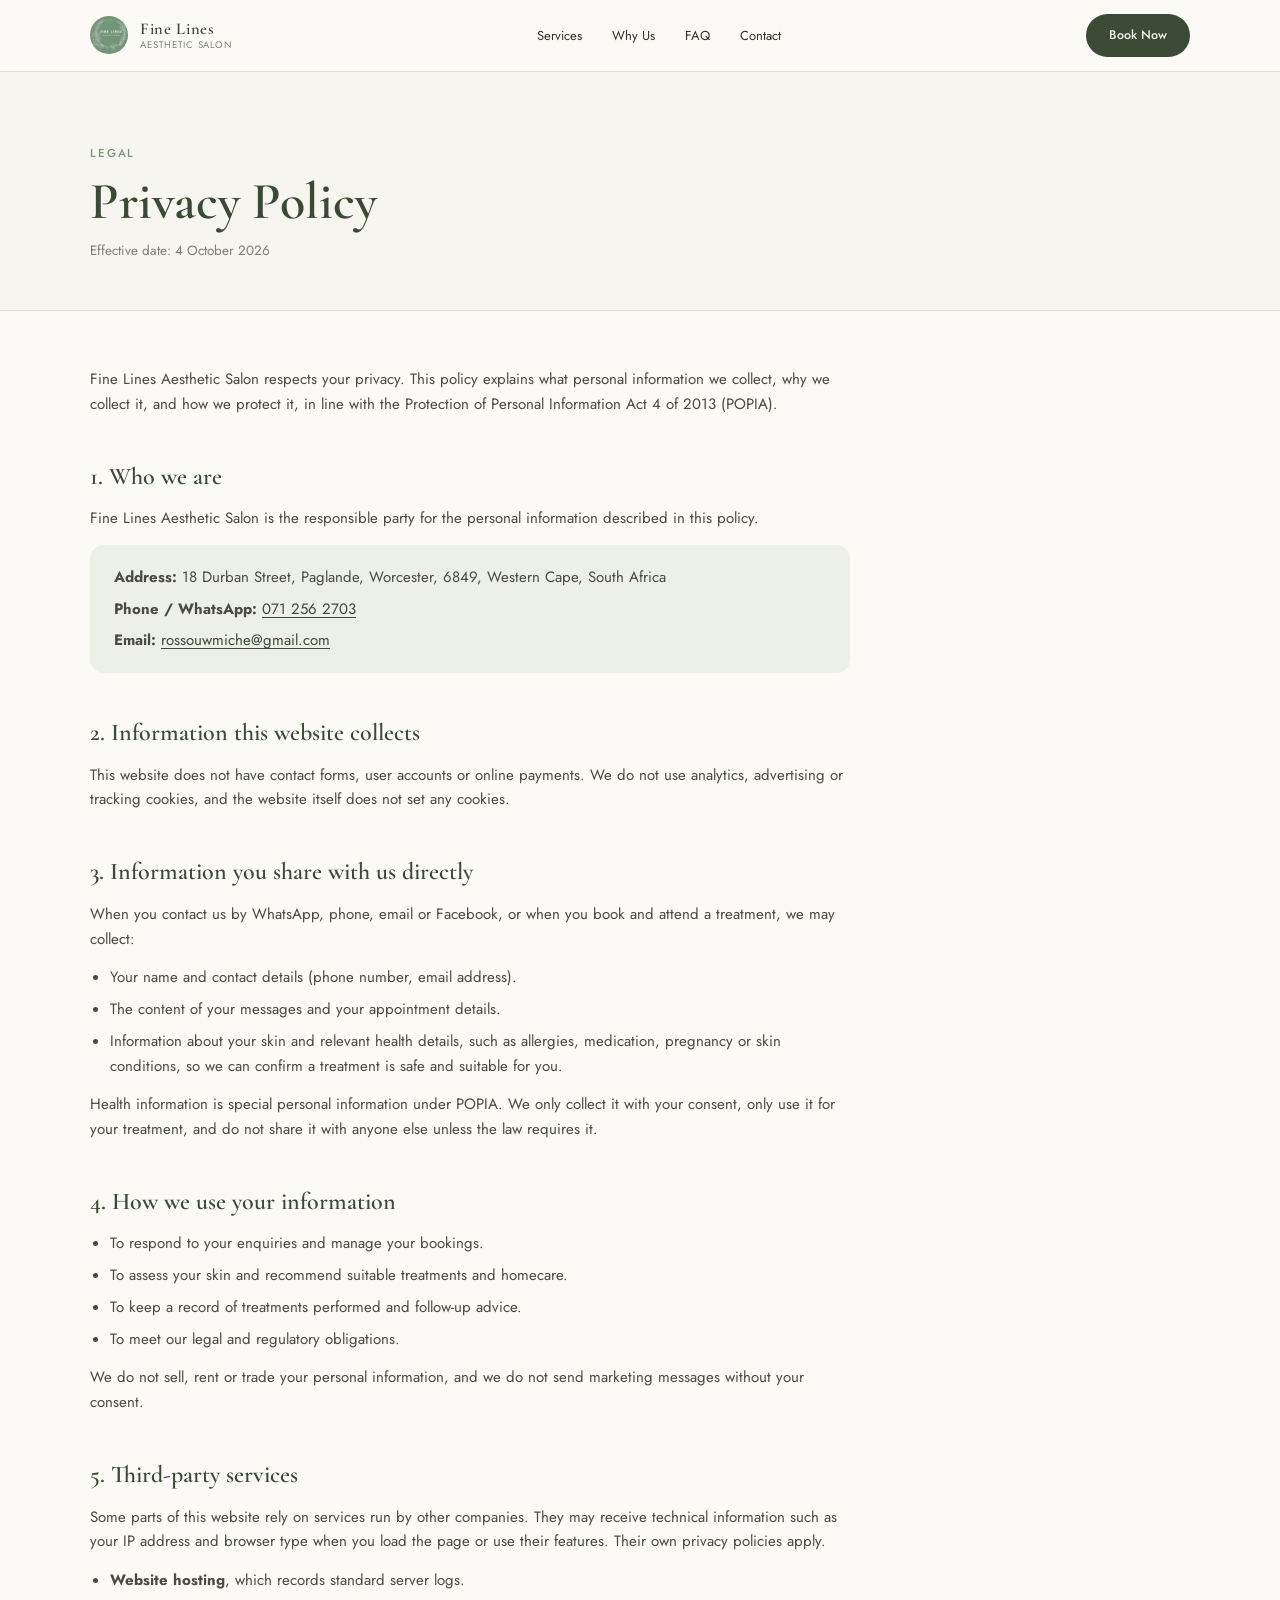
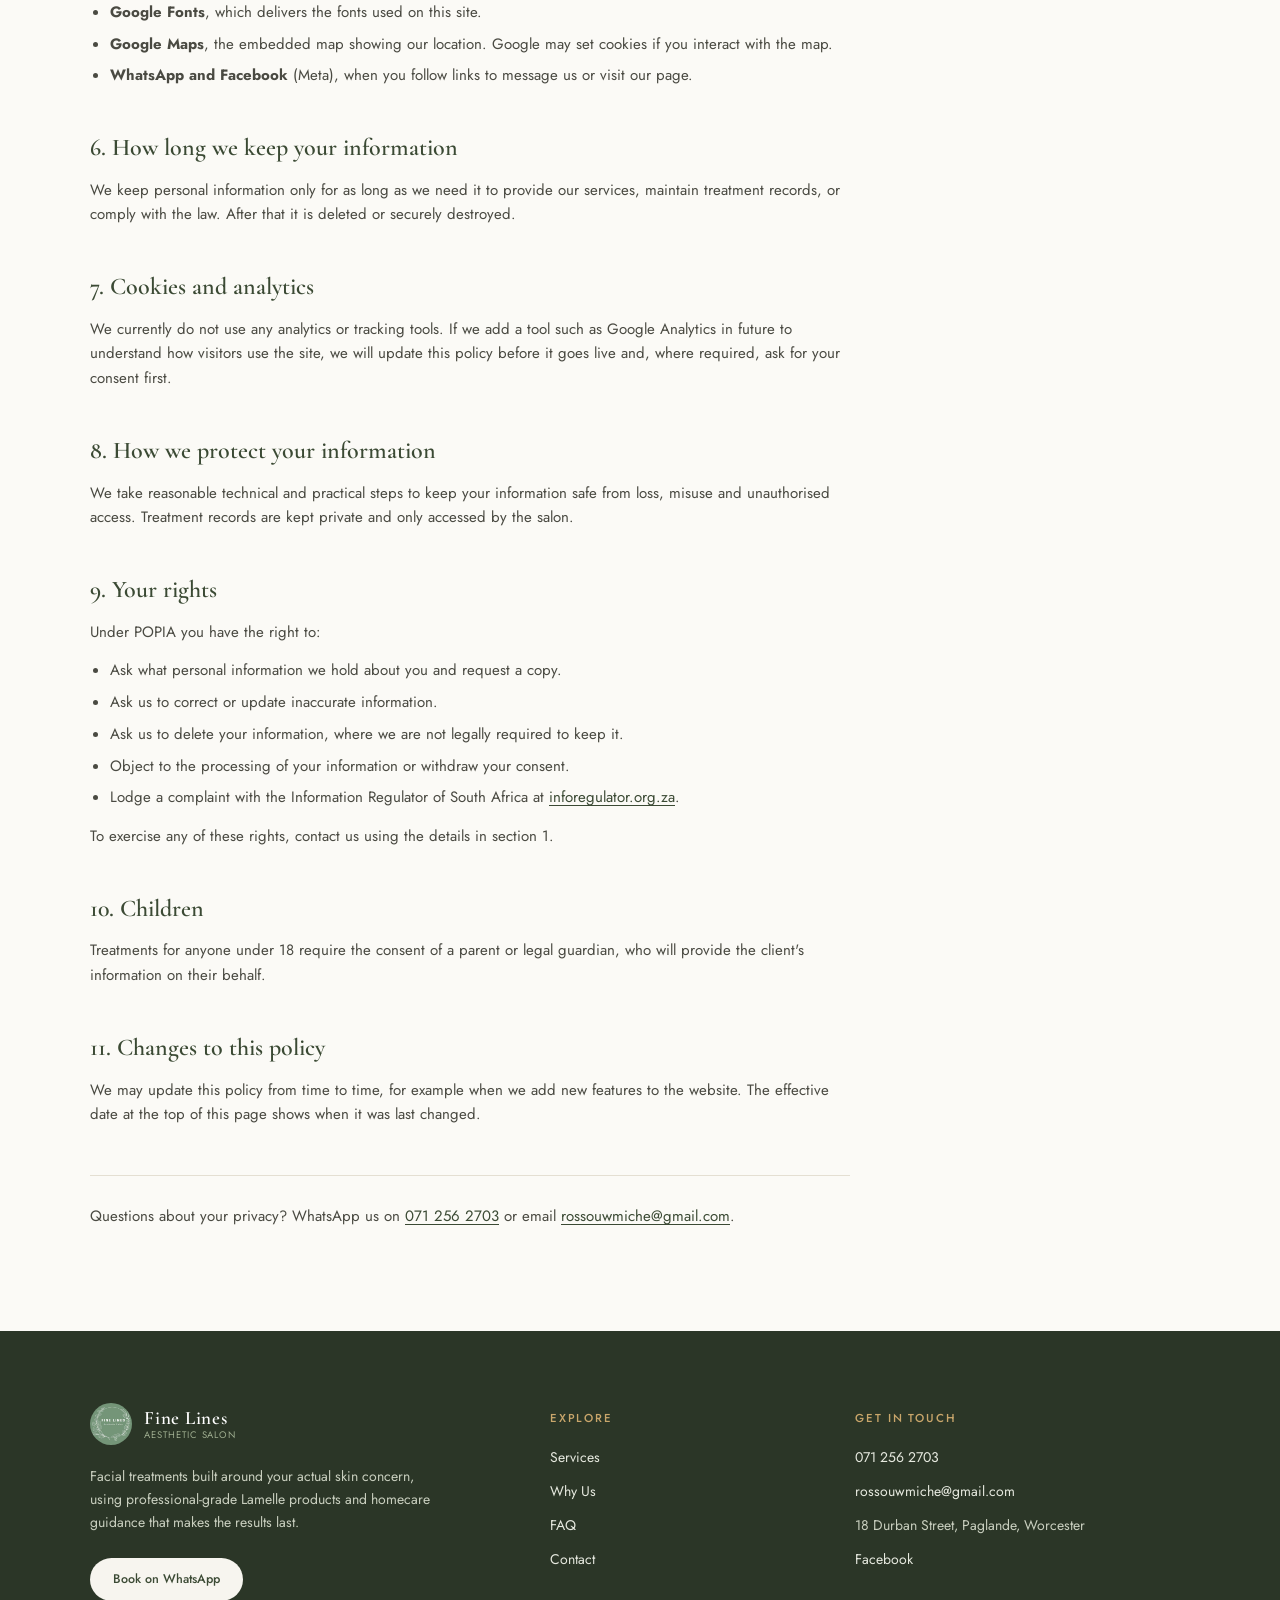
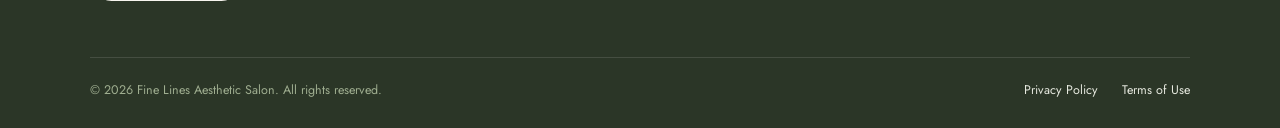
==== privacy.html @ a626d195 "Add site footer, legal pages, new hero and share image - Replace holding-page footer with full site " ====
<!doctype html>
<html lang="en">
  <head>
    <meta charset="utf-8" />
    <meta name="viewport" content="width=device-width, initial-scale=1" />
    <title>Privacy Policy | Fine Lines Aesthetic Salon</title>
    <meta
      name="description"
      content="How Fine Lines Aesthetic Salon collects, uses and protects your personal information under POPIA."
    />
    <link rel="icon" href="images/logo.jpg" />
    <link rel="preconnect" href="https://fonts.googleapis.com" />
    <link rel="preconnect" href="https://fonts.gstatic.com" crossorigin />
    <link
      href="https://fonts.googleapis.com/css2?family=Cormorant+Garamond:ital,wght@0,500;0,600;0,700;1,500&family=Jost:wght@300;400;500;600&display=swap"
      rel="stylesheet"
    />
    <link rel="stylesheet" href="css/styles.css" />
  </head>
  <body>
    <div class="topbar">
      <div class="wrap">
        <a class="brandmark" href="index.html">
          <img src="images/logo.jpg" alt="Fine Lines Aesthetic Salon" />
          <div class="bt">Fine Lines<small>Aesthetic Salon</small></div>
        </a>
        <nav class="navlinks">
          <a href="index.html#services">Services</a>
          <a href="index.html#why">Why Us</a>
          <a href="index.html#faq">FAQ</a>
          <a href="index.html#contact">Contact</a>
        </nav>
        <div class="topbar-actions">
          <a
            class="btn btn-primary btn-sm"
            href="https://wa.me/27712562703?text=Hi%20there.%0AI%20am%20interested%20in%20booking%20an%20appointment%20with%20you."
            target="_blank"
            rel="noopener"
            >Book Now</a
          >
          <button
            class="hamburger"
            aria-label="Open menu"
            aria-expanded="false"
          >
            <svg
              width="20"
              height="20"
              viewBox="0 0 24 24"
              fill="none"
              stroke="#3B4A34"
              stroke-width="1.8"
              stroke-linecap="round"
            >
              <path d="M4 7h16M4 12h16M4 17h16"></path>
            </svg>
          </button>
        </div>
      </div>
      <nav class="mobile-panel" hidden>
        <a href="index.html#services">Services</a>
        <a href="index.html#why">Why Us</a>
        <a href="index.html#faq">FAQ</a>
        <a href="index.html#contact">Contact</a>
      </nav>
    </div>

    <main>
      <div class="legal-head">
        <div class="wrap">
          <div class="eyebrow">Legal</div>
          <h1>Privacy Policy</h1>
          <p class="legal-meta">Effective date: 4 October 2026</p>
        </div>
      </div>

      <div class="wrap">
        <article class="legal-body">
          <p>
            Fine Lines Aesthetic Salon respects your privacy. This policy
            explains what personal information we collect, why we collect it,
            and how we protect it, in line with the Protection of Personal
            Information Act 4 of 2013 (POPIA).
          </p>

          <h2>1. Who we are</h2>
          <p>
            Fine Lines Aesthetic Salon is the responsible party for the personal
            information described in this policy.
          </p>
          <ul class="legal-details">
            <li><strong>Address:</strong> 18 Durban Street, Paglande, Worcester, 6849, Western Cape, South Africa</li>
            <li><strong>Phone / WhatsApp:</strong> <a href="tel:+27712562703">071 256 2703</a></li>
            <li><strong>Email:</strong> <a href="mailto:rossouwmiche@gmail.com">rossouwmiche@gmail.com</a></li>
          </ul>

          <h2>2. Information this website collects</h2>
          <p>
            This website does not have contact forms, user accounts or online
            payments. We do not use analytics, advertising or tracking cookies,
            and the website itself does not set any cookies.
          </p>
          <!-- ANALYTICS: update this section and section 7 when Google Analytics (or any tracking) is added. -->

          <h2>3. Information you share with us directly</h2>
          <p>
            When you contact us by WhatsApp, phone, email or Facebook, or when
            you book and attend a treatment, we may collect:
          </p>
          <ul>
            <li>Your name and contact details (phone number, email address).</li>
            <li>The content of your messages and your appointment details.</li>
            <li>
              Information about your skin and relevant health details, such as
              allergies, medication, pregnancy or skin conditions, so we can
              confirm a treatment is safe and suitable for you.
            </li>
          </ul>
          <p>
            Health information is special personal information under POPIA. We
            only collect it with your consent, only use it for your treatment,
            and do not share it with anyone else unless the law requires it.
          </p>

          <h2>4. How we use your information</h2>
          <ul>
            <li>To respond to your enquiries and manage your bookings.</li>
            <li>To assess your skin and recommend suitable treatments and homecare.</li>
            <li>To keep a record of treatments performed and follow-up advice.</li>
            <li>To meet our legal and regulatory obligations.</li>
          </ul>
          <p>
            We do not sell, rent or trade your personal information, and we do
            not send marketing messages without your consent.
          </p>

          <h2>5. Third-party services</h2>
          <p>
            Some parts of this website rely on services run by other companies.
            They may receive technical information such as your IP address and
            browser type when you load the page or use their features. Their own
            privacy policies apply.
          </p>
          <ul>
            <li><strong>Website hosting</strong>, which records standard server logs.</li>
            <li><strong>Google Fonts</strong>, which delivers the fonts used on this site.</li>
            <li><strong>Google Maps</strong>, the embedded map showing our location. Google may set cookies if you interact with the map.</li>
            <li><strong>WhatsApp and Facebook</strong> (Meta), when you follow links to message us or visit our page.</li>
          </ul>

          <h2>6. How long we keep your information</h2>
          <p>
            We keep personal information only for as long as we need it to
            provide our services, maintain treatment records, or comply with the
            law. After that it is deleted or securely destroyed.
          </p>

          <h2>7. Cookies and analytics</h2>
          <p>
            We currently do not use any analytics or tracking tools. If we add
            a tool such as Google Analytics in future to understand how visitors
            use the site, we will update this policy before it goes live and,
            where required, ask for your consent first.
          </p>

          <h2>8. How we protect your information</h2>
          <p>
            We take reasonable technical and practical steps to keep your
            information safe from loss, misuse and unauthorised access. Treatment
            records are kept private and only accessed by the salon.
          </p>

          <h2>9. Your rights</h2>
          <p>Under POPIA you have the right to:</p>
          <ul>
            <li>Ask what personal information we hold about you and request a copy.</li>
            <li>Ask us to correct or update inaccurate information.</li>
            <li>Ask us to delete your information, where we are not legally required to keep it.</li>
            <li>Object to the processing of your information or withdraw your consent.</li>
            <li>
              Lodge a complaint with the Information Regulator of South Africa
              at
              <a href="https://inforegulator.org.za" target="_blank" rel="noopener">inforegulator.org.za</a>.
            </li>
          </ul>
          <p>
            To exercise any of these rights, contact us using the details in
            section 1.
          </p>

          <h2>10. Children</h2>
          <p>
            Treatments for anyone under 18 require the consent of a parent or
            legal guardian, who will provide the client's information on their
            behalf.
          </p>

          <h2>11. Changes to this policy</h2>
          <p>
            We may update this policy from time to time, for example when we add
            new features to the website. The effective date at the top of this
            page shows when it was last changed.
          </p>

          <p class="legal-foot">
            Questions about your privacy? WhatsApp us on
            <a href="tel:+27712562703">071 256 2703</a> or email
            <a href="mailto:rossouwmiche@gmail.com">rossouwmiche@gmail.com</a>.
          </p>
        </article>
      </div>
    </main>

    <footer class="site-footer">
      <div class="wrap">
        <div class="foot-grid">
          <div class="foot-about">
            <div class="foot-brand">
              <img src="images/logo.jpg" alt="Fine Lines Aesthetic Salon" />
              <div class="ft">Fine Lines<small>Aesthetic Salon</small></div>
            </div>
            <p>
              Facial treatments built around your actual skin concern, using
              professional-grade Lamelle products and homecare guidance that
              makes the results last.
            </p>
            <a
              class="btn btn-primary btn-sm"
              href="https://wa.me/27712562703?text=Hi%20there.%0AI%20am%20interested%20in%20booking%20an%20appointment%20with%20you."
              target="_blank"
              rel="noopener"
              >Book on WhatsApp</a
            >
          </div>
          <div class="foot-col">
            <h4>Explore</h4>
            <ul>
              <li><a href="index.html#services">Services</a></li>
              <li><a href="index.html#why">Why Us</a></li>
              <li><a href="index.html#faq">FAQ</a></li>
              <li><a href="index.html#contact">Contact</a></li>
            </ul>
          </div>
          <div class="foot-col">
            <h4>Get in touch</h4>
            <ul>
              <li><a href="tel:+27712562703">071 256 2703</a></li>
              <li>
                <a href="mailto:rossouwmiche@gmail.com"
                  >rossouwmiche@gmail.com</a
                >
              </li>
              <li>18 Durban Street, Paglande, Worcester</li>
              <li>
                <a
                  href="https://www.facebook.com/finelinesaestheticsalon"
                  target="_blank"
                  rel="noopener"
                  >Facebook</a
                >
              </li>
            </ul>
          </div>
        </div>
        <div class="foot-bottom">
          <div>
            &copy; <span data-year>2026</span> Fine Lines Aesthetic Salon. All
            rights reserved.
          </div>
          <nav class="foot-legal" aria-label="Legal">
            <a href="privacy.html">Privacy Policy</a>
            <a href="terms.html">Terms of Use</a>
          </nav>
        </div>
      </div>
    </footer>

    <script src="js/main.js"></script>
  </body>
</html>
---- css/styles.css ----
:root{
  --sage:#77967A;
  --sage-soft:#EDF0E7;
  --forest:#3B4A34;
  --forest-deep:#2B3627;
  --cream:#F7F5EF;
  --paper:#FBFAF6;
  --gold:#C9A66B;
  --ink:#33312C;
  --muted:#807D72;
  --hair:#E4DFD2;
  --white:#FFFFFF;
  --nav-height:67px;
}
*{box-sizing:border-box;}
html,body{margin:0;padding:0;background:var(--paper);}
body{
  color:var(--ink);
  font-family:'Jost',Helvetica,Arial,sans-serif;
  font-weight:400;
  line-height:1.65;
  -webkit-font-smoothing:antialiased;
}
img{max-width:100%;display:block;}
a{color:var(--forest);text-decoration:none;}
a:hover{color:var(--sage);}
.wrap{max-width:1180px;margin:0 auto;padding:0 40px;}
.eyebrow{font-size:11.5px;text-transform:uppercase;letter-spacing:0.16em;color:var(--sage);font-weight:500;}
section{padding:88px 0;}
section + section{border-top:1px solid var(--hair);}
h2.section-title{
  font-family:'Cormorant Garamond',Georgia,serif;
  font-size:clamp(28px,3.2vw,38px);
  font-weight:600;color:var(--forest);margin:10px 0 0;
}
.section-desc{max-width:560px;color:var(--muted);font-size:14.5px;margin-top:12px;}
.section-head{margin-bottom:44px;}
.section-head.center{text-align:center;margin-left:auto;margin-right:auto;}
.section-head.center .section-desc{margin-left:auto;margin-right:auto;}

/* topbar */
.topbar{position:sticky;top:0;z-index:20;background:rgba(251,250,246,0.94);backdrop-filter:blur(6px);border-bottom:1px solid var(--hair);}
.topbar .wrap{display:flex;align-items:center;justify-content:space-between;padding-top:14px;padding-bottom:14px;gap:20px;}
.brandmark{display:flex;align-items:center;gap:12px;}
.brandmark img{width:38px;height:38px;border-radius:50%;flex-shrink:0;object-fit:cover;}
.brandmark .bt{font-family:'Cormorant Garamond',Georgia,serif;font-weight:600;font-size:16.5px;color:var(--forest);letter-spacing:0.04em;line-height:1.2;}
.brandmark .bt small{display:block;font-family:'Jost',sans-serif;font-weight:400;font-size:9.5px;letter-spacing:0.1em;text-transform:uppercase;color:var(--muted);}
.navlinks{display:flex;align-items:center;gap:30px;}
.navlinks a{font-size:13px;color:var(--ink);font-weight:400;}
.navlinks a:hover{color:var(--sage);}
.topbar-actions{display:flex;align-items:center;gap:14px;}
.hamburger{display:none;align-items:center;justify-content:center;width:38px;height:38px;border-radius:50%;background:transparent;border:1px solid var(--hair);cursor:pointer;padding:0;}
.hamburger:hover{background:var(--sage-soft);}
.mobile-panel{display:flex;flex-direction:column;padding:8px 22px 20px;border-top:1px solid var(--hair);background:var(--paper);}
.mobile-panel[hidden]{display:none;}
.mobile-panel a{font-size:14.5px;color:var(--ink);padding:12px 0;border-bottom:1px solid var(--hair);display:block;}
.mobile-panel a:last-child{border-bottom:none;}

/* buttons */
.btn{display:inline-flex;align-items:center;gap:9px;font-size:13.5px;font-weight:500;padding:13px 26px;border-radius:26px;white-space:nowrap;border:1.4px solid transparent;cursor:pointer;}
.btn-primary{background:var(--forest);color:var(--cream);}
.btn-primary:hover{background:var(--forest-deep);color:var(--cream);}
.btn-secondary{background:transparent;color:var(--forest);border-color:var(--forest);}
.btn-secondary:hover{background:var(--sage-soft);color:var(--forest);}
.btn-sm{padding:10px 22px;font-size:12.5px;}

/* hero */
.hero{background:var(--cream);}
.hero-visual{position:relative;width:100%;overflow:hidden;background:var(--cream);border-bottom:1px solid var(--hair);display:flex;align-items:center;justify-content:center;}
.hero-visual img{width:100%;height:calc(100vh - var(--nav-height));height:calc(100svh - var(--nav-height));object-fit:cover;display:block;mix-blend-mode:multiply;}
.hero-plaque{
  position:absolute;
  display:flex;flex-direction:column;align-items:center;gap:18px;
  padding:44px 64px 40px;
  background:rgba(247,245,239,0.78);
  -webkit-backdrop-filter:blur(10px) saturate(1.1);backdrop-filter:blur(10px) saturate(1.1);
  border:1px solid rgba(201,166,107,0.45);border-radius:6px;
  box-shadow:0 24px 60px -28px rgba(43,54,39,0.35);
  text-align:center;
}
.hero-plaque::before{content:'';position:absolute;inset:8px;border:1px solid rgba(201,166,107,0.3);border-radius:3px;pointer-events:none;}
.hp-name{font-family:'Cormorant Garamond',Georgia,serif;font-weight:600;font-size:clamp(40px,6.2vw,88px);line-height:1;letter-spacing:0.14em;text-transform:uppercase;color:var(--forest);padding-left:0.14em;}
.hp-rule{width:64px;height:1px;background:var(--gold);}
.hp-sub{font-family:'Jost',sans-serif;font-weight:500;font-size:clamp(12px,1.2vw,15px);letter-spacing:0.42em;text-transform:uppercase;color:#56705A;padding-left:0.42em;}
.hero-copy{max-width:640px;margin:0 auto;padding:56px 40px 64px;text-align:center;}
.hero h1{font-family:'Cormorant Garamond',Georgia,serif;font-weight:600;font-size:clamp(38px,4.6vw,56px);line-height:1.08;margin:16px 0 20px;color:var(--forest);}
.hero p{font-size:16px;color:#4a4a42;max-width:480px;margin:0 auto;}

/* trust strip */
.trust{background:var(--sage-soft);border-top:1px solid var(--hair);}
.trust .wrap{padding:38px 40px;}
.trust-grid{display:grid;grid-template-columns:repeat(3,minmax(0,1fr));gap:32px;}
.trust-item{text-align:left;}
.trust-item .tv{font-family:'Cormorant Garamond',Georgia,serif;font-size:28px;font-weight:600;color:var(--forest);}
.trust-item .tl{font-size:12.5px;color:var(--muted);margin-top:4px;}

/* philosophy */
.phil{display:flex;gap:64px;flex-wrap:wrap;align-items:flex-start;}
.phil-quote{flex:1;min-width:300px;}
.phil-quote p.pull{font-family:'Cormorant Garamond',Georgia,serif;font-style:italic;font-weight:500;font-size:clamp(24px,2.6vw,30px);color:var(--forest);line-height:1.42;border-left:2.5px solid var(--sage);padding-left:26px;margin:0;}
.phil-body{flex:1;min-width:280px;}
.phil-body p{font-size:15px;color:#4a4a42;margin:0 0 16px;}

/* services, stacked rectangular cards */
.svc-list{display:flex;flex-direction:column;gap:24px;margin-top:0;}
.svc-card{
  display:flex;align-items:stretch;
  background:#fff;border:1px solid var(--hair);border-radius:16px;overflow:hidden;
  min-height:180px;
}
.svc-card.reverse{flex-direction:row-reverse;}
.svc-media{flex:0 0 320px;position:relative;aspect-ratio:4/3;}
.svc-media img{width:100%;height:100%;object-fit:cover;display:block;}
.svc-content{flex:1;display:flex;flex-direction:column;justify-content:center;gap:10px;padding:28px 40px;}
.svc-name{font-family:'Cormorant Garamond',Georgia,serif;font-size:26px;color:var(--forest);font-weight:600;}
.svc-desc{font-size:14.5px;color:var(--muted);max-width:460px;line-height:1.6;}
.svc-benefits{list-style:none;margin:0;padding:0;display:flex;flex-direction:column;gap:7px;}
.svc-benefits li{display:flex;align-items:baseline;gap:9px;font-size:13.5px;color:var(--muted);line-height:1.5;}
.svc-benefits li::before{content:'';flex-shrink:0;width:6px;height:6px;border-radius:50%;background:var(--sage);transform:translateY(-2px);}
.svc-link{font-size:13px;color:var(--forest);font-weight:500;margin-top:6px;display:inline-flex;align-items:center;gap:6px;}
.svc-link:hover{color:var(--sage);}

/* brand strip */
.brand-strip{background:var(--white);padding:40px 0;}
.brand-strip-inner{display:flex;align-items:center;justify-content:center;}
.brand-logo{width:160px;height:auto;}

/* about */
.about{display:flex;gap:56px;align-items:center;flex-wrap:wrap;}
.about-mark{flex-shrink:0;width:210px;height:210px;border-radius:18px;overflow:hidden;}
.about-mark img{width:100%;height:100%;object-fit:cover;}
.about-copy{flex:1;min-width:280px;}
.about-copy .name{font-family:'Cormorant Garamond',Georgia,serif;font-size:24px;color:var(--forest);font-weight:600;}
.about-copy .role{font-size:12px;text-transform:uppercase;letter-spacing:0.08em;color:var(--muted);margin-top:2px;}
.about-copy p{font-size:15px;color:#4a4a42;margin:16px 0 0;max-width:560px;}

/* why choose us */
.why{background:var(--sage-soft);}
.why-grid{display:grid;grid-template-columns:repeat(2,minmax(0,1fr));gap:28px;margin-top:0;}
.why-item{display:flex;gap:18px;align-items:flex-start;}
.why-icon{flex-shrink:0;width:52px;height:52px;border-radius:50%;background:#fff;display:flex;align-items:center;justify-content:center;color:var(--forest);}
.why-text h3{font-family:'Cormorant Garamond',Georgia,serif;font-size:19px;color:var(--forest);font-weight:600;margin:0 0 6px;}
.why-text p{font-size:13.5px;color:var(--muted);margin:0;line-height:1.55;max-width:360px;}

/* faq */
.faq-list{max-width:760px;margin:0 auto;display:flex;flex-direction:column;}
.faq-item{border-bottom:1px solid var(--hair);padding:26px 0;}
.faq-item:first-child{border-top:1px solid var(--hair);}
.faq-q{display:flex;align-items:center;gap:14px;font-family:'Cormorant Garamond',Georgia,serif;font-size:19px;font-weight:600;color:var(--forest);}
.faq-q .qmark{flex-shrink:0;width:26px;height:26px;border-radius:50%;background:var(--sage-soft);color:var(--forest);display:flex;align-items:center;justify-content:center;font-family:'Jost',sans-serif;font-size:12px;font-weight:500;}
.faq-a{font-size:14.5px;color:#4a4a42;margin:12px 0 0 40px;max-width:600px;line-height:1.6;}

/* cta */
.cta{background:var(--forest);color:var(--cream);}
.cta .wrap{text-align:left;padding:80px 40px;}
.cta h2{font-family:'Cormorant Garamond',Georgia,serif;font-size:clamp(30px,3.6vw,42px);font-weight:600;color:#fff;margin:14px 0 16px;max-width:640px;}
.cta p{font-size:15.5px;color:#d9ddd0;max-width:520px;margin:0 0 32px;}
.cta .eyebrow{color:var(--gold);}
.cta .btn-primary{background:var(--cream);color:var(--forest);}
.cta .btn-primary:hover{background:#fff;color:var(--forest);}
.cta-actions{display:flex;gap:14px;flex-wrap:wrap;align-items:center;}
.cta-details{margin-top:48px;padding-top:32px;border-top:1px solid rgba(255,255,255,0.16);display:flex;gap:40px;flex-wrap:wrap;}
.cta-details .item .k{font-size:11px;text-transform:uppercase;letter-spacing:0.1em;color:#9fae90;}
.cta-details .item .v{font-family:'Cormorant Garamond',Georgia,serif;font-size:18px;color:#fff;margin-top:4px;}
.cta-details .item .v a{color:#fff;}
.cta-details .item .v a:hover{color:var(--gold);}

/* map */
.map-panel{border-radius:18px;overflow:hidden;border:1px solid var(--hair);height:380px;}
.map-panel iframe{width:100%;height:100%;display:block;}

/* footer */
.site-footer{background:var(--forest-deep);color:#c9cfbf;padding:72px 0 0;}
.foot-grid{display:grid;grid-template-columns:1.6fr 1fr 1.3fr;gap:48px;padding-bottom:56px;}
.foot-brand{display:flex;align-items:center;gap:12px;}
.foot-brand img{width:42px;height:42px;border-radius:50%;object-fit:cover;}
.foot-brand .ft{font-family:'Cormorant Garamond',Georgia,serif;font-weight:600;font-size:19px;color:#fff;letter-spacing:0.04em;line-height:1.2;}
.foot-brand .ft small{display:block;font-family:'Jost',sans-serif;font-weight:400;font-size:9.5px;letter-spacing:0.1em;text-transform:uppercase;color:#9fae90;}
.foot-about p{font-size:14px;line-height:1.65;max-width:340px;margin:20px 0 24px;}
.site-footer .btn-primary{background:var(--cream);color:var(--forest);}
.site-footer .btn-primary:hover{background:#fff;color:var(--forest);}
.foot-col h4{font-family:'Jost',sans-serif;font-size:11.5px;font-weight:500;text-transform:uppercase;letter-spacing:0.16em;color:var(--gold);margin:6px 0 18px;}
.foot-col ul{list-style:none;margin:0;padding:0;display:flex;flex-direction:column;gap:11px;font-size:14px;}
.site-footer a:not(.btn){color:#e6e9df;}
.site-footer a:not(.btn):hover{color:var(--gold);}
.foot-bottom{border-top:1px solid rgba(255,255,255,0.12);padding:22px 0 28px;display:flex;justify-content:space-between;align-items:center;gap:16px;flex-wrap:wrap;font-size:12.5px;color:#9fae90;}
.foot-legal{display:flex;gap:24px;}

/* legal pages */
.legal-head{background:var(--cream);border-bottom:1px solid var(--hair);padding:72px 0 48px;}
.legal-head h1{font-family:'Cormorant Garamond',Georgia,serif;font-weight:600;font-size:clamp(36px,4.4vw,52px);line-height:1.1;color:var(--forest);margin:10px 0 10px;}
.legal-meta{font-size:13.5px;color:var(--muted);margin:0;}
.legal-body{max-width:760px;padding:56px 0 88px;font-size:15px;color:#4a4a42;}
.legal-body h2{font-family:'Cormorant Garamond',Georgia,serif;font-size:24px;font-weight:600;color:var(--forest);margin:40px 0 10px;}
.legal-body p{margin:0 0 14px;}
.legal-body ul{margin:0 0 14px;padding-left:20px;}
.legal-body li{margin-bottom:7px;}
.legal-body a{text-decoration:underline;text-underline-offset:3px;}
.legal-details{list-style:none;padding:20px 24px !important;background:var(--sage-soft);border-radius:14px;}
.legal-details li:last-child{margin-bottom:0;}
.legal-foot{margin-top:48px !important;padding-top:28px;border-top:1px solid var(--hair);}

@media (max-width:900px){
  .navlinks{display:none;}
  .hamburger{display:flex;}
  .hero-visual img{height:62vh;height:62svh;min-height:380px;}
  .hero-copy{max-width:100%;padding:40px 22px 48px;}
  .hero p{max-width:100%;}
  .svc-card, .svc-card.reverse{flex-direction:column;}
  .svc-media{flex:none;height:220px;}
  .why-grid{grid-template-columns:1fr;}
  .foot-grid{grid-template-columns:1fr 1fr;}
  .foot-about{grid-column:1 / -1;}
  .about{gap:28px;}
  .about-mark{width:160px;height:160px;}
}
@media (max-width:760px){
  .wrap{padding-left:22px;padding-right:22px;}
  .trust-grid{grid-template-columns:1fr;gap:20px;}
  section{padding:60px 0;}
  .cta-details{gap:26px;}
  .faq-a{margin-left:0;}
  .map-panel{height:280px;}
  .hero-plaque{padding:30px 28px 26px;gap:14px;}
  .hp-name{letter-spacing:0.1em;padding-left:0.1em;}
  .hp-sub{letter-spacing:0.32em;padding-left:0.32em;}
  .foot-grid{grid-template-columns:1fr;gap:36px;}
  .site-footer{padding-top:56px;}
  .legal-head{padding:48px 0 36px;}
  .legal-body{padding:40px 0 60px;}
}
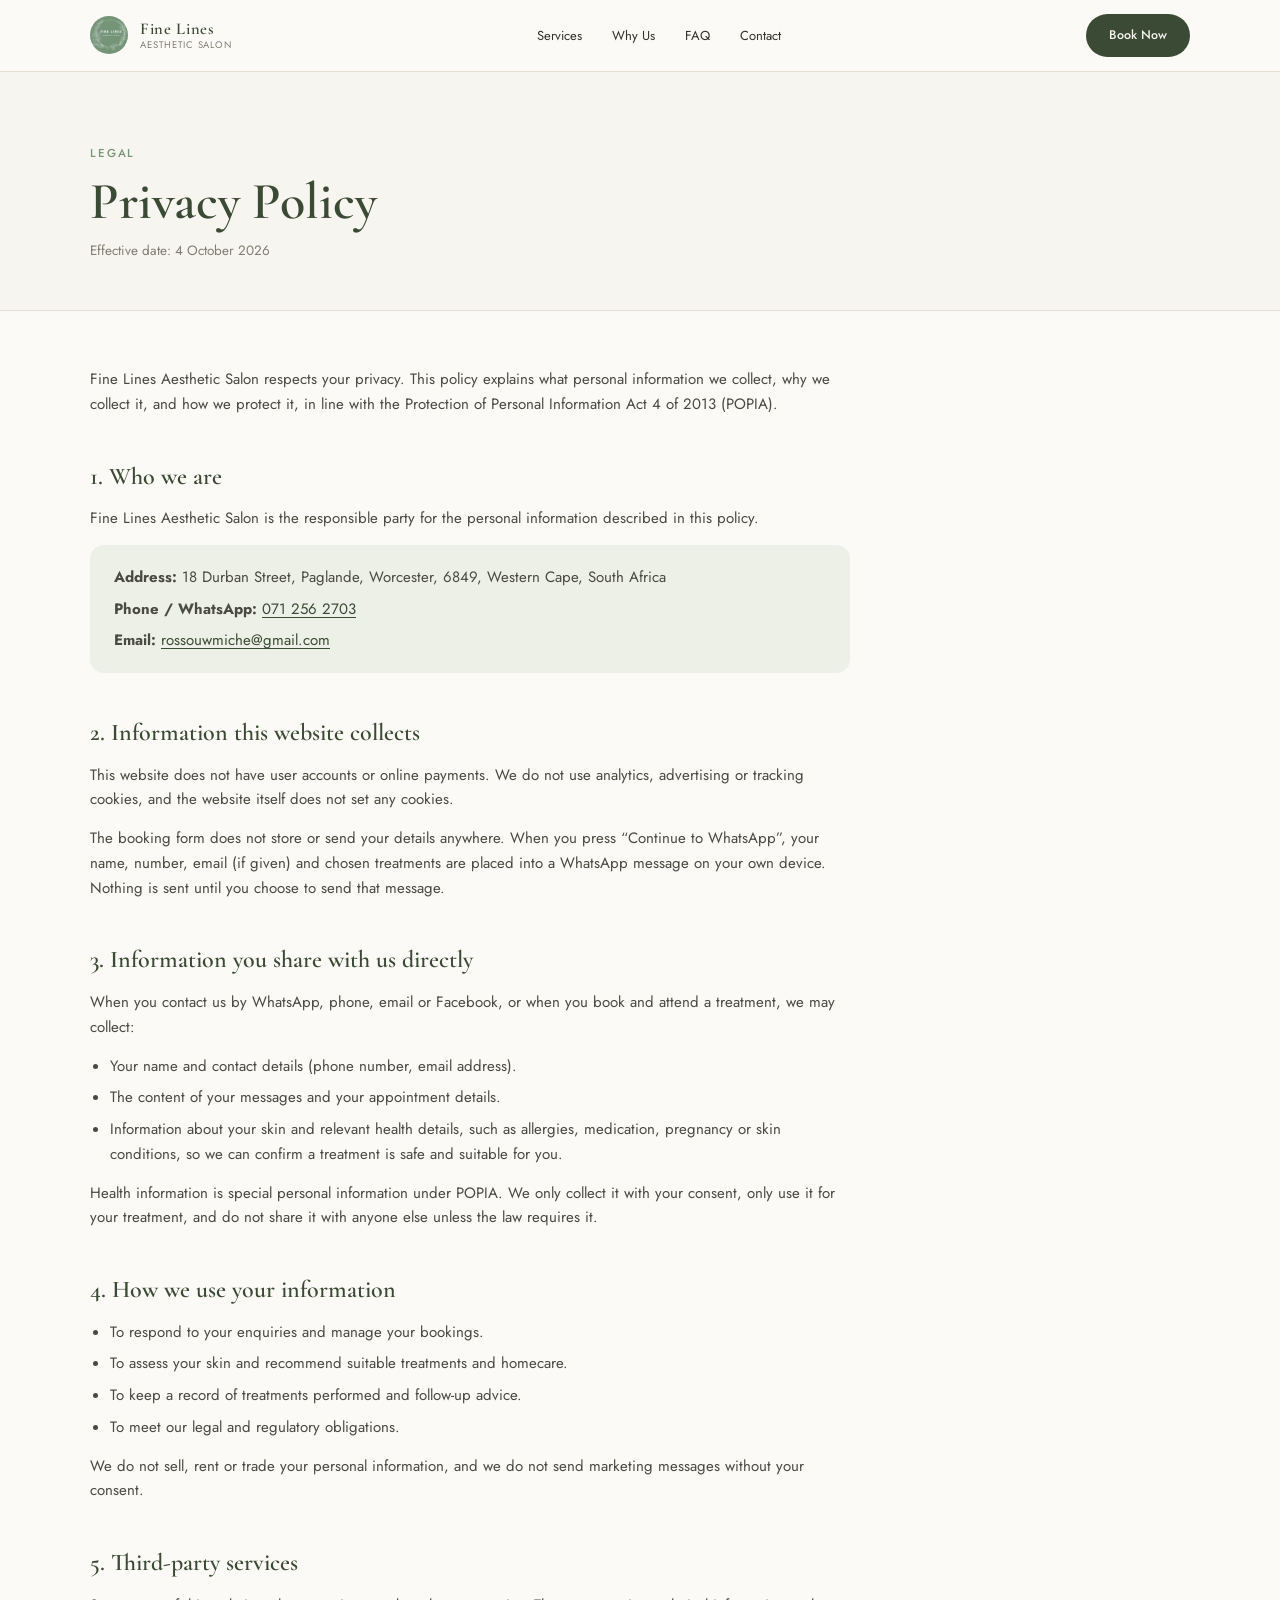
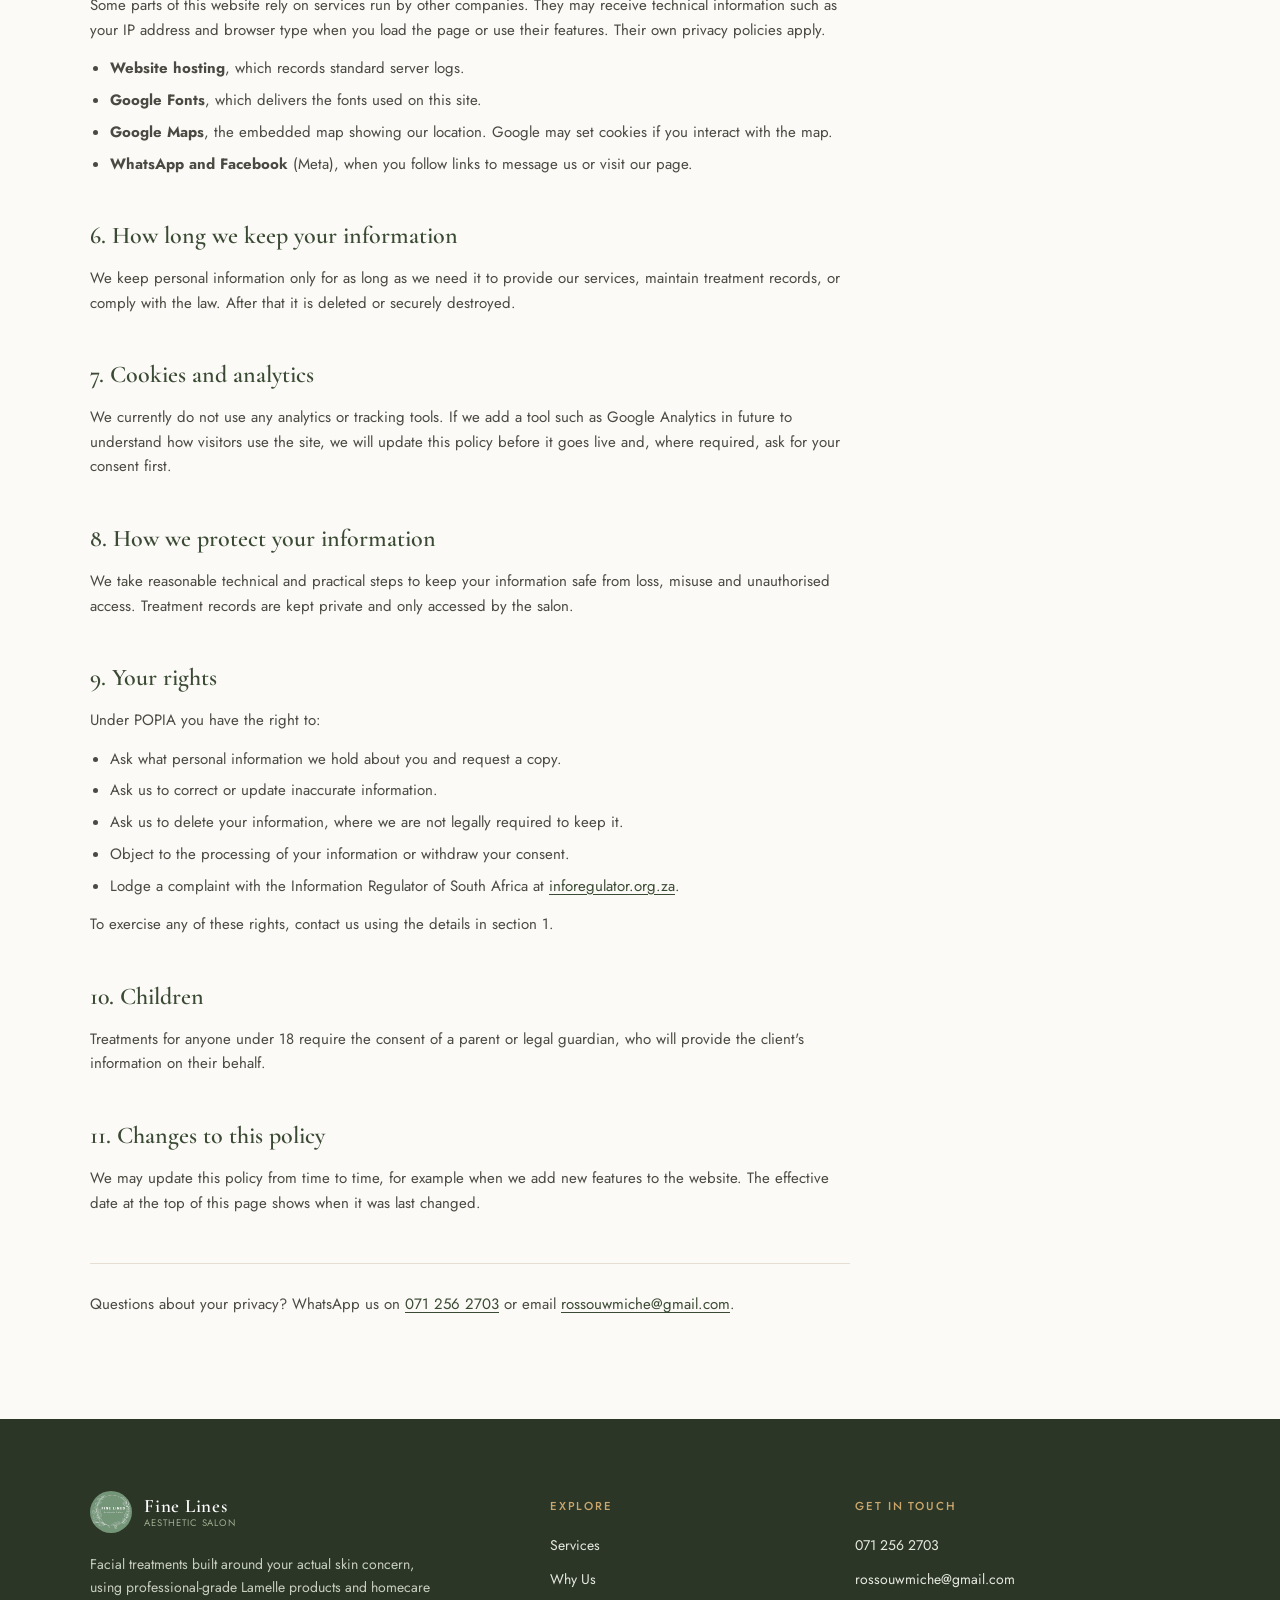
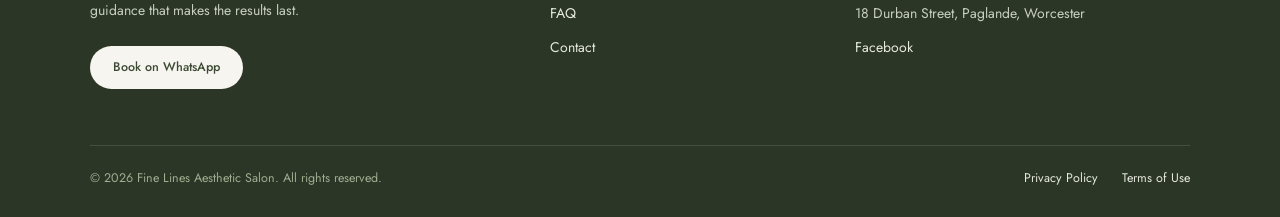
==== commit f14139cb: "Add booking pop-up that pre-fills a WhatsApp message - Book Now and footer booking buttons open a fo" ====
--- a/privacy.html
+++ b/privacy.html
@@ -33,6 +33,7 @@
         <div class="topbar-actions">
           <a
             class="btn btn-primary btn-sm"
+            data-book
             href="https://wa.me/27712562703?text=Hi%20there.%0AI%20am%20interested%20in%20booking%20an%20appointment%20with%20you."
             target="_blank"
             rel="noopener"
@@ -96,9 +97,16 @@
 
           <h2>2. Information this website collects</h2>
           <p>
-            This website does not have contact forms, user accounts or online
-            payments. We do not use analytics, advertising or tracking cookies,
-            and the website itself does not set any cookies.
+            This website does not have user accounts or online payments. We do
+            not use analytics, advertising or tracking cookies, and the website
+            itself does not set any cookies.
+          </p>
+          <p>
+            The booking form does not store or send your details anywhere.
+            When you press &ldquo;Continue to WhatsApp&rdquo;, your name, number,
+            email (if given) and chosen treatments are placed into a WhatsApp
+            message on your own device. Nothing is sent until you choose to send
+            that message.
           </p>
           <!-- ANALYTICS: update this section and section 7 when Google Analytics (or any tracking) is added. -->
 
@@ -226,6 +234,7 @@
             </p>
             <a
               class="btn btn-primary btn-sm"
+              data-book
               href="https://wa.me/27712562703?text=Hi%20there.%0AI%20am%20interested%20in%20booking%20an%20appointment%20with%20you."
               target="_blank"
               rel="noopener"
--- a/css/styles.css
+++ b/css/styles.css
@@ -57,7 +57,7 @@
 .mobile-panel a:last-child{border-bottom:none;}
 
 /* buttons */
-.btn{display:inline-flex;align-items:center;gap:9px;font-size:13.5px;font-weight:500;padding:13px 26px;border-radius:26px;white-space:nowrap;border:1.4px solid transparent;cursor:pointer;}
+.btn{font-family:inherit;display:inline-flex;align-items:center;gap:9px;font-size:13.5px;font-weight:500;padding:13px 26px;border-radius:26px;white-space:nowrap;border:1.4px solid transparent;cursor:pointer;}
 .btn-primary{background:var(--forest);color:var(--cream);}
 .btn-primary:hover{background:var(--forest-deep);color:var(--cream);}
 .btn-secondary{background:transparent;color:var(--forest);border-color:var(--forest);}
@@ -229,3 +229,30 @@
   .legal-head{padding:48px 0 36px;}
   .legal-body{padding:40px 0 60px;}
 }
+
+/* booking modal */
+.book-modal{width:min(520px,calc(100% - 32px));max-height:calc(100% - 32px);padding:0;border:none;border-radius:20px;background:var(--paper);color:var(--ink);box-shadow:0 40px 80px -30px rgba(43,54,39,0.5);}
+.book-modal::backdrop{background:rgba(43,54,39,0.55);backdrop-filter:blur(3px);}
+.book-form{position:relative;display:flex;flex-direction:column;gap:16px;padding:40px 40px 32px;}
+.book-form h2{font-family:'Cormorant Garamond',Georgia,serif;font-size:32px;font-weight:600;color:var(--forest);line-height:1.15;margin:-6px 0 0;}
+.book-intro{font-size:14px;color:var(--muted);margin:-4px 0 6px;}
+.book-close{position:absolute;top:16px;right:16px;width:36px;height:36px;border-radius:50%;border:1px solid var(--hair);background:transparent;font-size:22px;line-height:1;color:var(--forest);cursor:pointer;}
+.book-close:hover{background:var(--sage-soft);}
+.book-field{display:flex;flex-direction:column;gap:6px;font-size:12.5px;font-weight:500;color:var(--forest);}
+.book-field em{font-style:normal;font-weight:400;color:var(--muted);}
+.book-field input{font:inherit;font-size:15px;font-weight:400;color:var(--ink);padding:12px 14px;border:1px solid var(--hair);border-radius:10px;background:#fff;}
+.book-field input:focus,.book-chip input:focus-visible + span{outline:2px solid var(--sage);outline-offset:1px;}
+.book-services{border:none;margin:4px 0 0;padding:0;display:flex;flex-wrap:wrap;gap:8px;}
+.book-services legend{font-size:12.5px;font-weight:500;color:var(--forest);padding:0;margin-bottom:10px;}
+.book-chip{position:relative;cursor:pointer;}
+.book-chip input{position:absolute;opacity:0;pointer-events:none;}
+.book-chip span{display:inline-block;font-size:13px;padding:8px 16px;border:1px solid var(--hair);border-radius:20px;background:#fff;color:var(--ink);transition:background .15s,border-color .15s,color .15s;}
+.book-chip:hover span{border-color:var(--sage);}
+.book-chip input:checked + span{background:var(--forest);border-color:var(--forest);color:var(--cream);}
+.book-error{font-size:13px;color:#a2452f;margin:0;}
+.book-submit{justify-content:center;margin-top:6px;}
+.book-note{font-size:11.5px;color:var(--muted);text-align:center;margin:0;}
+@media (max-width:760px){
+  .book-form{padding:32px 22px 24px;}
+  .book-form h2{font-size:27px;padding-right:40px;}
+}
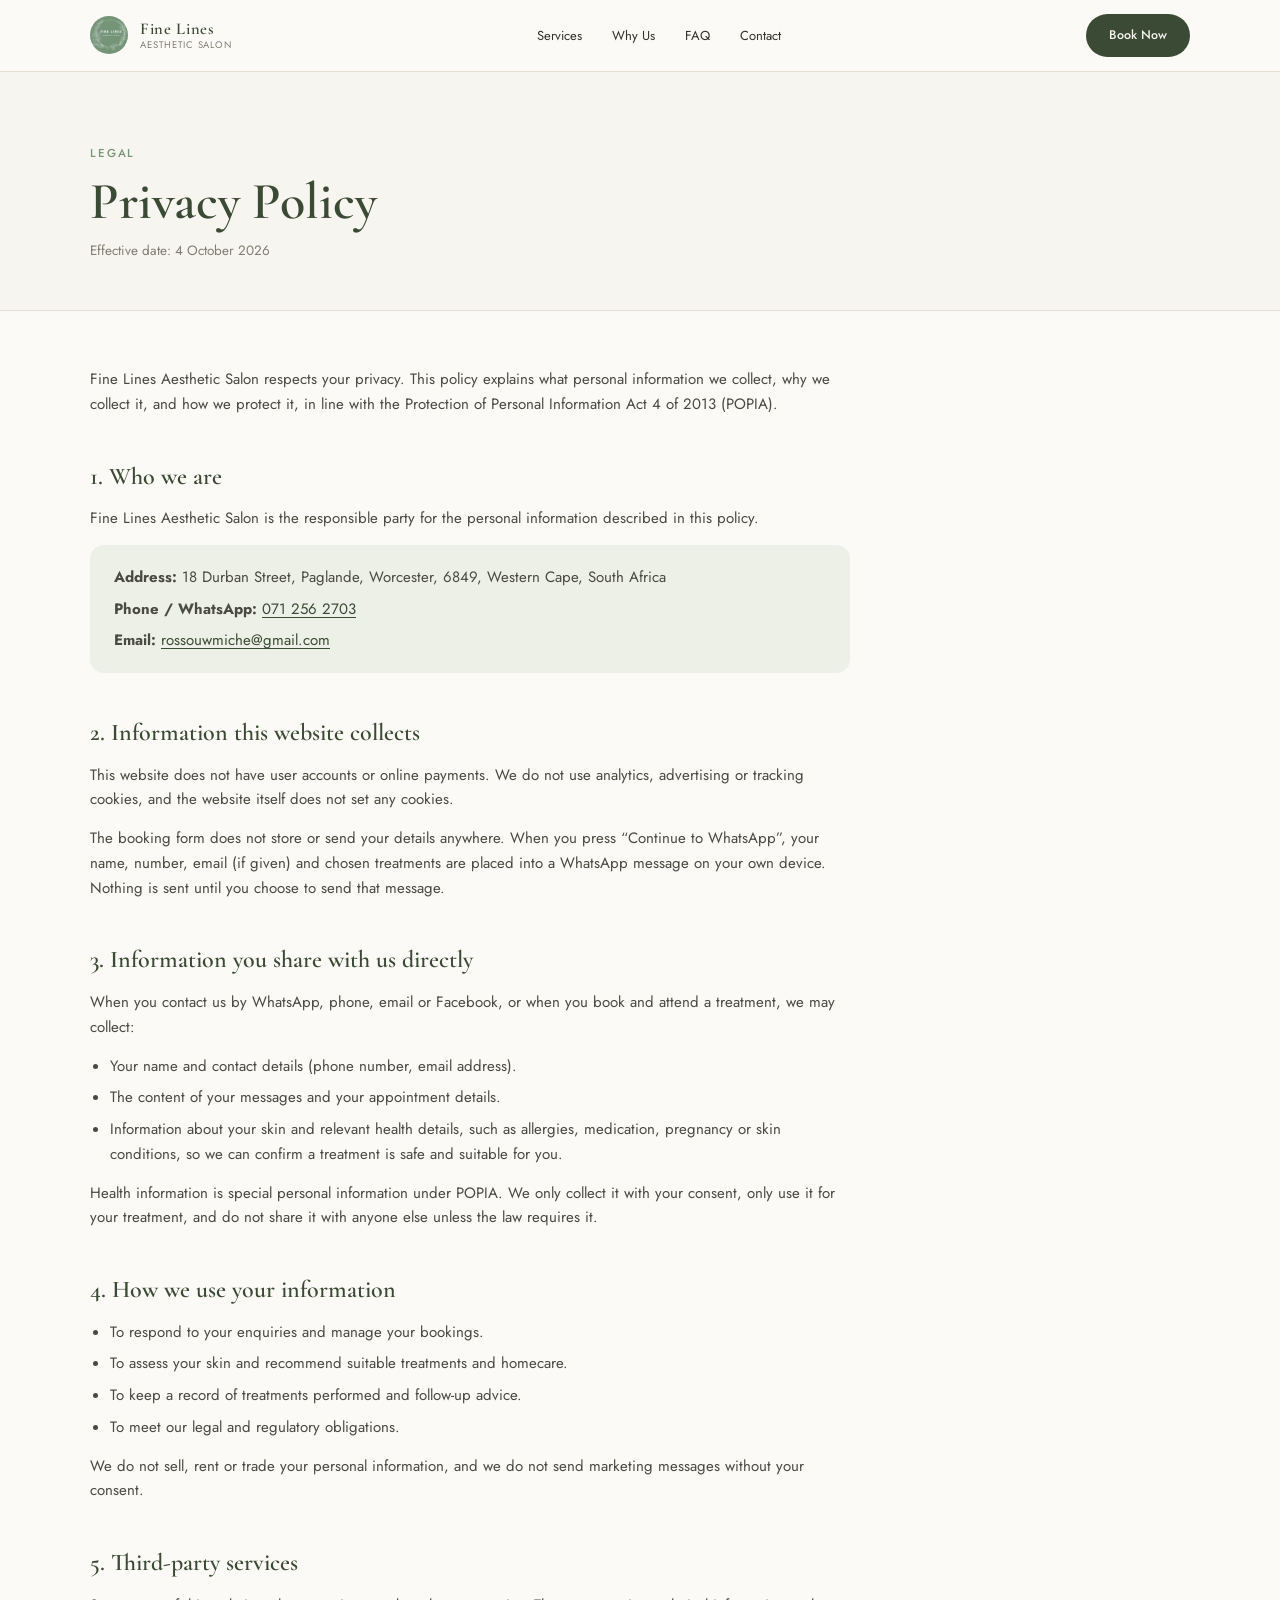
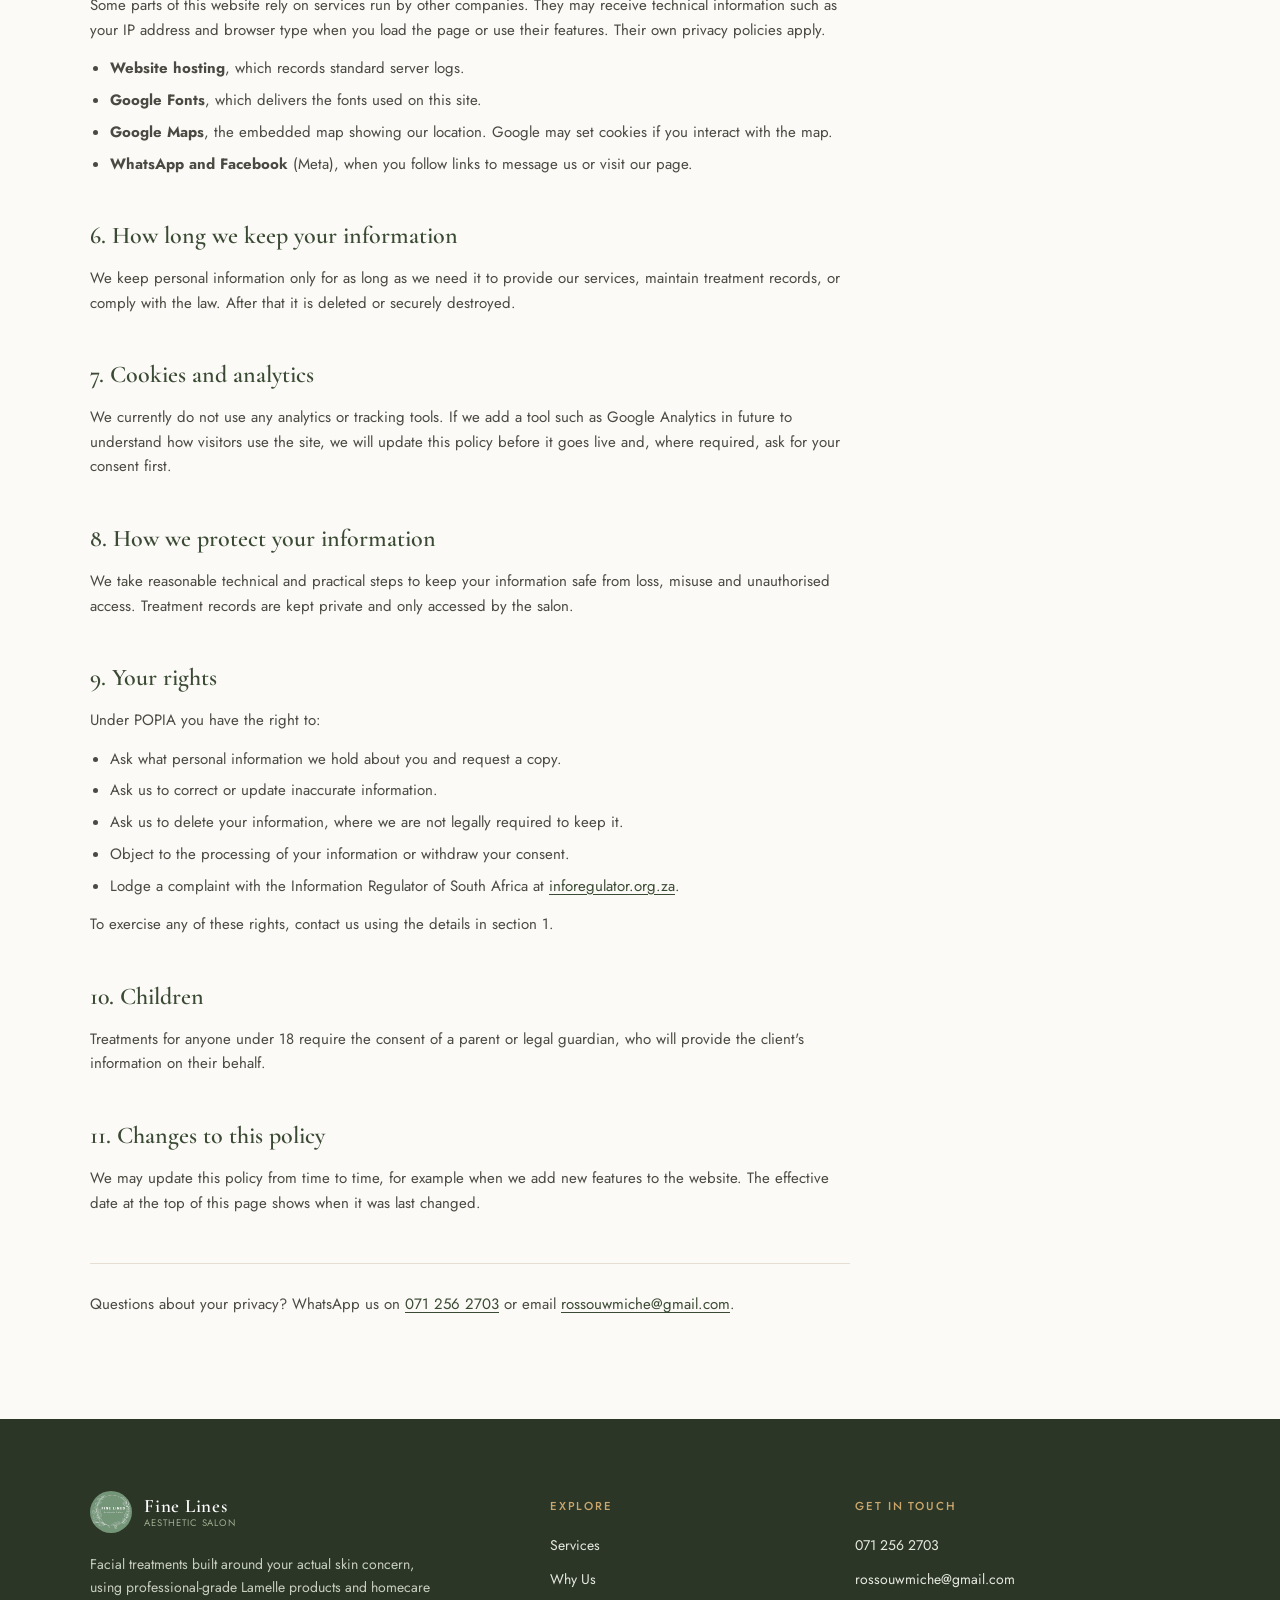
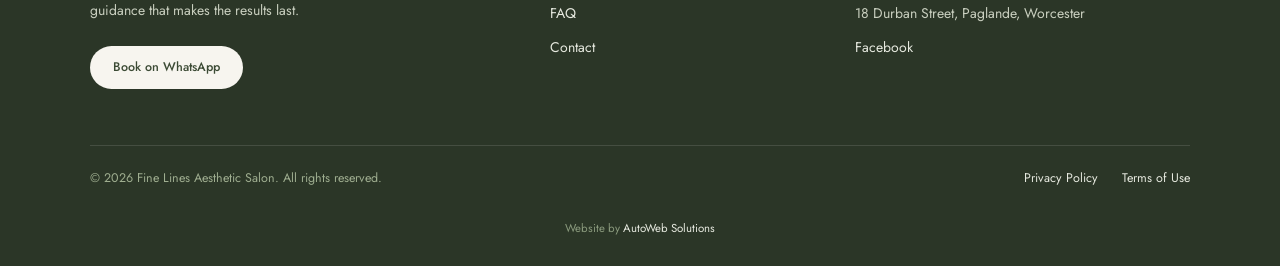
==== commit 411b0b83: "Add AutoWeb Solutions credit to footer Co-Authored-By: Claude Opus 5.5 <noreply@anthropic.com>" ====
--- a/privacy.html
+++ b/privacy.html
@@ -280,6 +280,12 @@
             <a href="privacy.html">Privacy Policy</a>
             <a href="terms.html">Terms of Use</a>
           </nav>
+          <div class="foot-credit">
+            Website by
+            <a href="https://autowebsolutions.co.za" target="_blank" rel="noopener"
+              >AutoWeb Solutions</a
+            >
+          </div>
         </div>
       </div>
     </footer>
--- a/css/styles.css
+++ b/css/styles.css
@@ -185,6 +185,7 @@
 .site-footer a:not(.btn):hover{color:var(--gold);}
 .foot-bottom{border-top:1px solid rgba(255,255,255,0.12);padding:22px 0 28px;display:flex;justify-content:space-between;align-items:center;gap:16px;flex-wrap:wrap;font-size:12.5px;color:#9fae90;}
 .foot-legal{display:flex;gap:24px;}
+.foot-credit{width:100%;text-align:center;font-size:11.5px;color:#8a9a7d;padding-top:14px;}
 
 /* legal pages */
 .legal-head{background:var(--cream);border-bottom:1px solid var(--hair);padding:72px 0 48px;}
